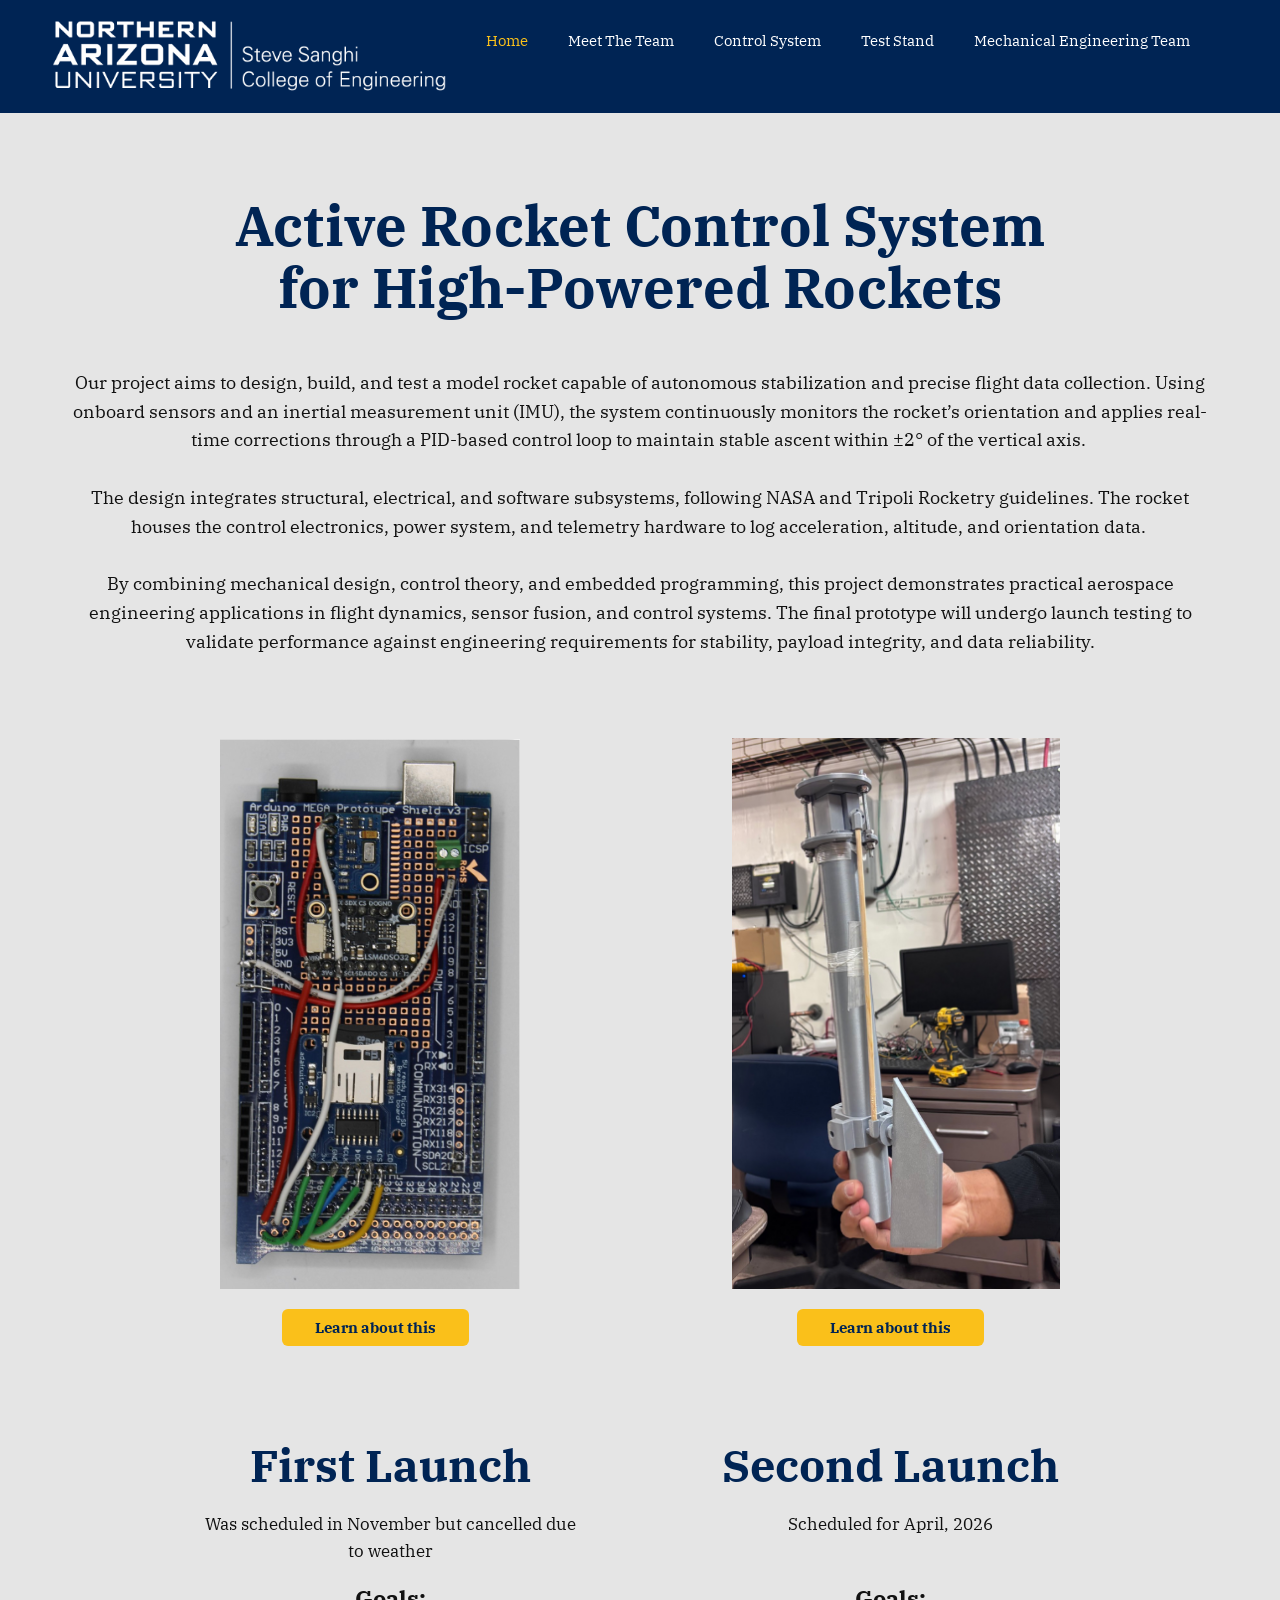
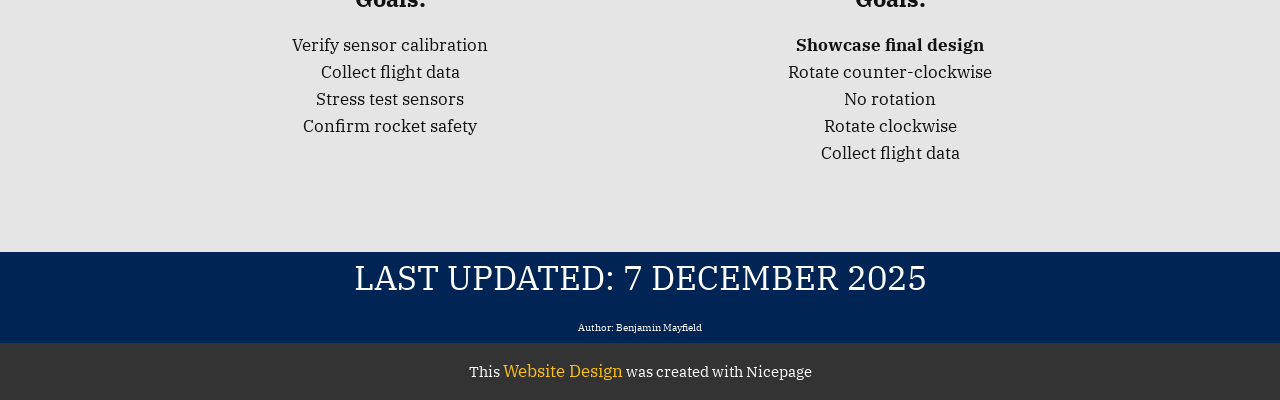
==== index.html @ 7d48d5cd "Add files via upload" ====
<!DOCTYPE html>
<html style="font-size: 15px;" lang="en"><head>
    <meta name="viewport" content="width=device-width, initial-scale=1.0">
    <meta charset="utf-8">
    <meta name="keywords" content="Active Rocket Control, Meet the Team">
    <meta name="description" content="">
    <title>Home</title>
    <link rel="stylesheet" href="nicepage.css" media="screen">
<link rel="stylesheet" href="index.css" media="screen">
    <script class="u-script" type="text/javascript" src="jquery.js" defer=""></script>
    <script class="u-script" type="text/javascript" src="nicepage.js" defer=""></script>
    <meta name="generator" content="Nicepage 8.0.6, nicepage.com">
    
    
    
    
    
    <link id="u-page-google-font" rel="stylesheet" href="https://fonts.googleapis.com/css2?display=swap&amp;family=IBM+Plex+Serif:ital,wght@0,100;0,200;0,300;0,400;0,500;0,600;0,700;1,100;1,200;1,300;1,400;1,500;1,600;1,700">
    <script type="application/ld+json">{
		"@context": "http://schema.org",
		"@type": "Organization",
		"name": "Capstone"
}</script>
    <meta name="theme-color" content="#fac01a">
    <meta property="og:title" content="Home">
    <meta property="og:description" content="">
    <meta property="og:type" content="website">
  <meta data-intl-tel-input-cdn-path="intlTelInput/"></head>
  <body data-home-page="Home.html" data-home-page-title="Home" data-path-to-root="./" data-include-products="false" class="u-body u-clearfix u-xl-mode" data-lang="en"><header class="u-clearfix u-header u-palette-2-base u-valign-bottom-lg u-valign-bottom-md u-valign-bottom-sm u-valign-bottom-xs u-header" id="header"><div class="u-clearfix u-sheet u-sheet-1">
        <nav class="u-menu u-menu-one-level u-offcanvas u-menu-1" role="navigation" aria-label="Menu navigation">
          <div class="menu-collapse" style="font-size: 1rem; letter-spacing: 0px;">
            <a class="u-button-style u-custom-left-right-menu-spacing u-custom-padding-bottom u-custom-top-bottom-menu-spacing u-hamburger-link u-nav-link u-text-active-palette-1-base u-text-hover-palette-2-base" href="#" tabindex="-1" aria-label="Open menu" aria-controls="ec53">
              <svg class="u-svg-link" viewBox="0 0 24 24"><use xlink:href="#menu-hamburger"></use></svg>
              <svg class="u-svg-content" version="1.1" id="menu-hamburger" viewBox="0 0 16 16" x="0px" y="0px" xmlns:xlink="http://www.w3.org/1999/xlink" xmlns="http://www.w3.org/2000/svg"><g><rect y="1" width="16" height="2"></rect><rect y="7" width="16" height="2"></rect><rect y="13" width="16" height="2"></rect>
</g></svg>
            </a>
          </div>
          <div class="u-custom-menu u-nav-container">
            <ul role="menubar" class="u-nav u-unstyled u-nav-1"><li role="none" class="u-nav-item"><a role="menuitem" class="u-button-style u-nav-link u-text-active-palette-1-base u-text-hover-palette-2-base" href="./" style="padding: 10px 20px;">Home</a>
</li><li role="none" class="u-nav-item"><a role="menuitem" class="u-button-style u-nav-link u-text-active-palette-1-base u-text-hover-palette-2-base" href="Team.html" style="padding: 10px 20px;">Meet The Team</a>
</li><li role="none" class="u-nav-item"><a role="menuitem" class="u-button-style u-nav-link u-text-active-palette-1-base u-text-hover-palette-2-base" href="Control-System.html" style="padding: 10px 20px;">Control System</a>
</li><li role="none" class="u-nav-item"><a role="menuitem" class="u-button-style u-nav-link u-text-active-palette-1-base u-text-hover-palette-2-base" href="TestStand.html" style="padding: 10px 20px;">Test Stand</a>
</li><li role="none" class="u-nav-item"><a tabindex="-1" role="menuitem" class="u-button-style u-nav-link u-text-active-palette-1-base u-text-hover-palette-2-base" href="https://sce.nau.edu/capstone/projects/ME/2026/F25toSp26_Rocket/" target="_blank" style="padding: 10px 20px;">Mechanical Engineering Team</a>
</li></ul>
          </div>
          <div class="u-custom-menu u-nav-container-collapse" id="ec53" role="region" aria-label="Menu panel">
            <div class="u-black u-container-style u-inner-container-layout u-opacity u-opacity-95 u-sidenav">
              <div class="u-inner-container-layout u-sidenav-overflow">
                <div class="u-menu-close" tabindex="-1" aria-label="Close menu"></div>
                <ul class="u-align-center u-nav u-popupmenu-items u-unstyled u-nav-2" role="menubar"><li role="none" class="u-nav-item"><a role="menuitem" class="u-button-style u-nav-link" href="./">Home</a>
</li><li role="none" class="u-nav-item"><a role="menuitem" class="u-button-style u-nav-link" href="Team.html">Meet The Team</a>
</li><li role="none" class="u-nav-item"><a tabindex="-1" role="menuitem" class="u-button-style u-nav-link" href="new-page-afc3931e">Control System</a>
</li><li role="none" class="u-nav-item"><a role="menuitem" class="u-button-style u-nav-link" href="TestStand.html">Test Stand</a>
</li><li role="none" class="u-nav-item"><a tabindex="-1" role="menuitem" class="u-button-style u-nav-link" href="https://sce.nau.edu/capstone/projects/ME/2026/F25toSp26_Rocket/" target="_blank">Mechanical Engineering Team</a>
</li></ul>
              </div>
            </div>
            <div class="u-black u-menu-overlay u-opacity u-opacity-70"></div>
          </div>
        </nav>
        <img class="u-image u-image-contain u-image-default u-image-1" src="images/NAU_SteveSanghiCollegeofEngineering_wordmark-H_Rev-wht.png" alt="" data-image-width="1200" data-image-height="300">
      </div></header>
    <section class="u-clearfix u-custom-color-1 u-section-1" id="block-1">
      <div class="u-clearfix u-sheet u-valign-top-lg u-valign-top-md u-valign-top-sm u-valign-top-xs u-sheet-1">
        <h1 class="u-align-center u-text u-text-palette-2-base u-title u-text-1">Active Rocket Control System<br>for High-Powered Rockets <br>
        </h1>
        <p class="u-align-center u-text u-text-2"> Our project aims to design, build, and test a model rocket capable of autonomous stabilization and precise flight data collection. Using onboard sensors and an inertial measurement unit (IMU), the system continuously monitors the rocket’s orientation and applies real-time corrections through a PID-based control loop to maintain stable ascent within ±2° of the vertical axis.&nbsp;<br>
          <br>The design integrates structural, electrical, and software subsystems, following NASA and Tripoli Rocketry guidelines. The rocket houses the control electronics, power system, and telemetry hardware to log acceleration, altitude, and orientation data.&nbsp;<br>
          <br>By combining mechanical design, control theory, and embedded programming, this project demonstrates practical aerospace engineering applications in flight dynamics, sensor fusion, and control systems. The final prototype will undergo launch testing to validate performance against engineering requirements for stability, payload integrity, and data reliability.
        </p>
        <div class="u-rotation-parent u-rotation-parent-1">
          <img class="u-image u-image-default u-image-1" src="images/testStand.jpg" alt="" data-image-width="1312" data-image-height="715">
        </div>
        <img class="u-image u-image-default u-image-2" src="images/mechanicalArmPrototype.png" alt="" data-image-width="330" data-image-height="554">
        <a href="TestStand.html" data-page-id="25405448" class="u-btn u-btn-round u-button-style u-hover-palette-1-light-1 u-palette-1-base u-radius u-text-palette-2-base u-btn-1" title="TestStand">Learn about this </a>
        <a href="" class="u-btn u-btn-round u-button-style u-hover-palette-1-light-1 u-palette-1-base u-radius u-text-palette-2-base u-btn-2">Learn about this </a>
      </div>
    </section>
    <section class="u-clearfix u-custom-color-1 u-section-2" id="block-2">
      <div class="u-clearfix u-sheet u-valign-bottom-lg u-valign-bottom-md u-valign-bottom-sm u-valign-bottom-xs u-sheet-1">
        <div class="custom-expanded data-layout-selected u-clearfix u-layout-wrap u-layout-wrap-1">
          <div class="u-layout" style="">
            <div class="u-layout-row" style="">
              <div class="u-align-center u-container-align-center u-container-style u-layout-cell u-size-30 u-layout-cell-1">
                <div class="u-container-layout u-valign-top-lg u-valign-top-md u-valign-top-sm u-valign-top-xs u-container-layout-1">
                  <h2 class="u-subtitle u-text u-text-palette-2-base u-text-1">First Launch</h2>
                  <p class="u-text u-text-2">Was scheduled in November but cancelled due to weather<br>
                  </p>
                  <h4 class="u-text u-text-3">Goals:</h4>
                  <p class="u-text u-text-4">Verify sensor calibration<br>Collect flight data<br>Stress test sensors<br>Confirm rocket safety<br>
                  </p>
                </div>
              </div>
              <div class="u-align-center u-container-align-center u-container-style u-layout-cell u-size-30 u-layout-cell-2">
                <div class="u-container-layout u-valign-top-lg u-valign-top-md u-valign-top-sm u-valign-top-xs u-container-layout-2">
                  <h2 class="u-subtitle u-text u-text-palette-2-base u-text-5">Second Launch</h2>
                  <p class="u-text u-text-6">Scheduled for April, 2026<br>
                    <br>
                  </p>
                  <h4 class="u-text u-text-7">Goals:</h4>
                  <p class="u-text u-text-8">Showcase final design<br><span style="font-weight: 400;"> Rotate counter-clockwise</span>
                    <br><span style="font-weight: 400;"> No rotation</span>
                    <br><span style="font-weight: 400;">Rotate clockwise</span>
                    <br><span style="font-weight: 400;"> Collect flight data</span>
                    <br>
                  </p>
                </div>
              </div>
            </div>
          </div>
        </div>
      </div>
    </section>
    
    
    
    <footer class="u-align-center u-clearfix u-container-align-center u-footer u-palette-2-base u-footer" id="footer"><div class="u-clearfix u-sheet u-valign-middle u-sheet-1">
        <h3 class="u-headline u-text u-text-1">
          <a href="/">LAST UPDATED: 7 DECEMBER 2025<br><span style="font-size: 0.666667rem;"> Author: Benjamin Mayfield</span>
          </a>
        </h3>
      </div></footer>
    <section class="u-backlink u-clearfix u-grey-80"> This <a href="https://nicepage.com/website-design">Website Design</a> was created with Nicepage 
    </section>
  
</body></html>
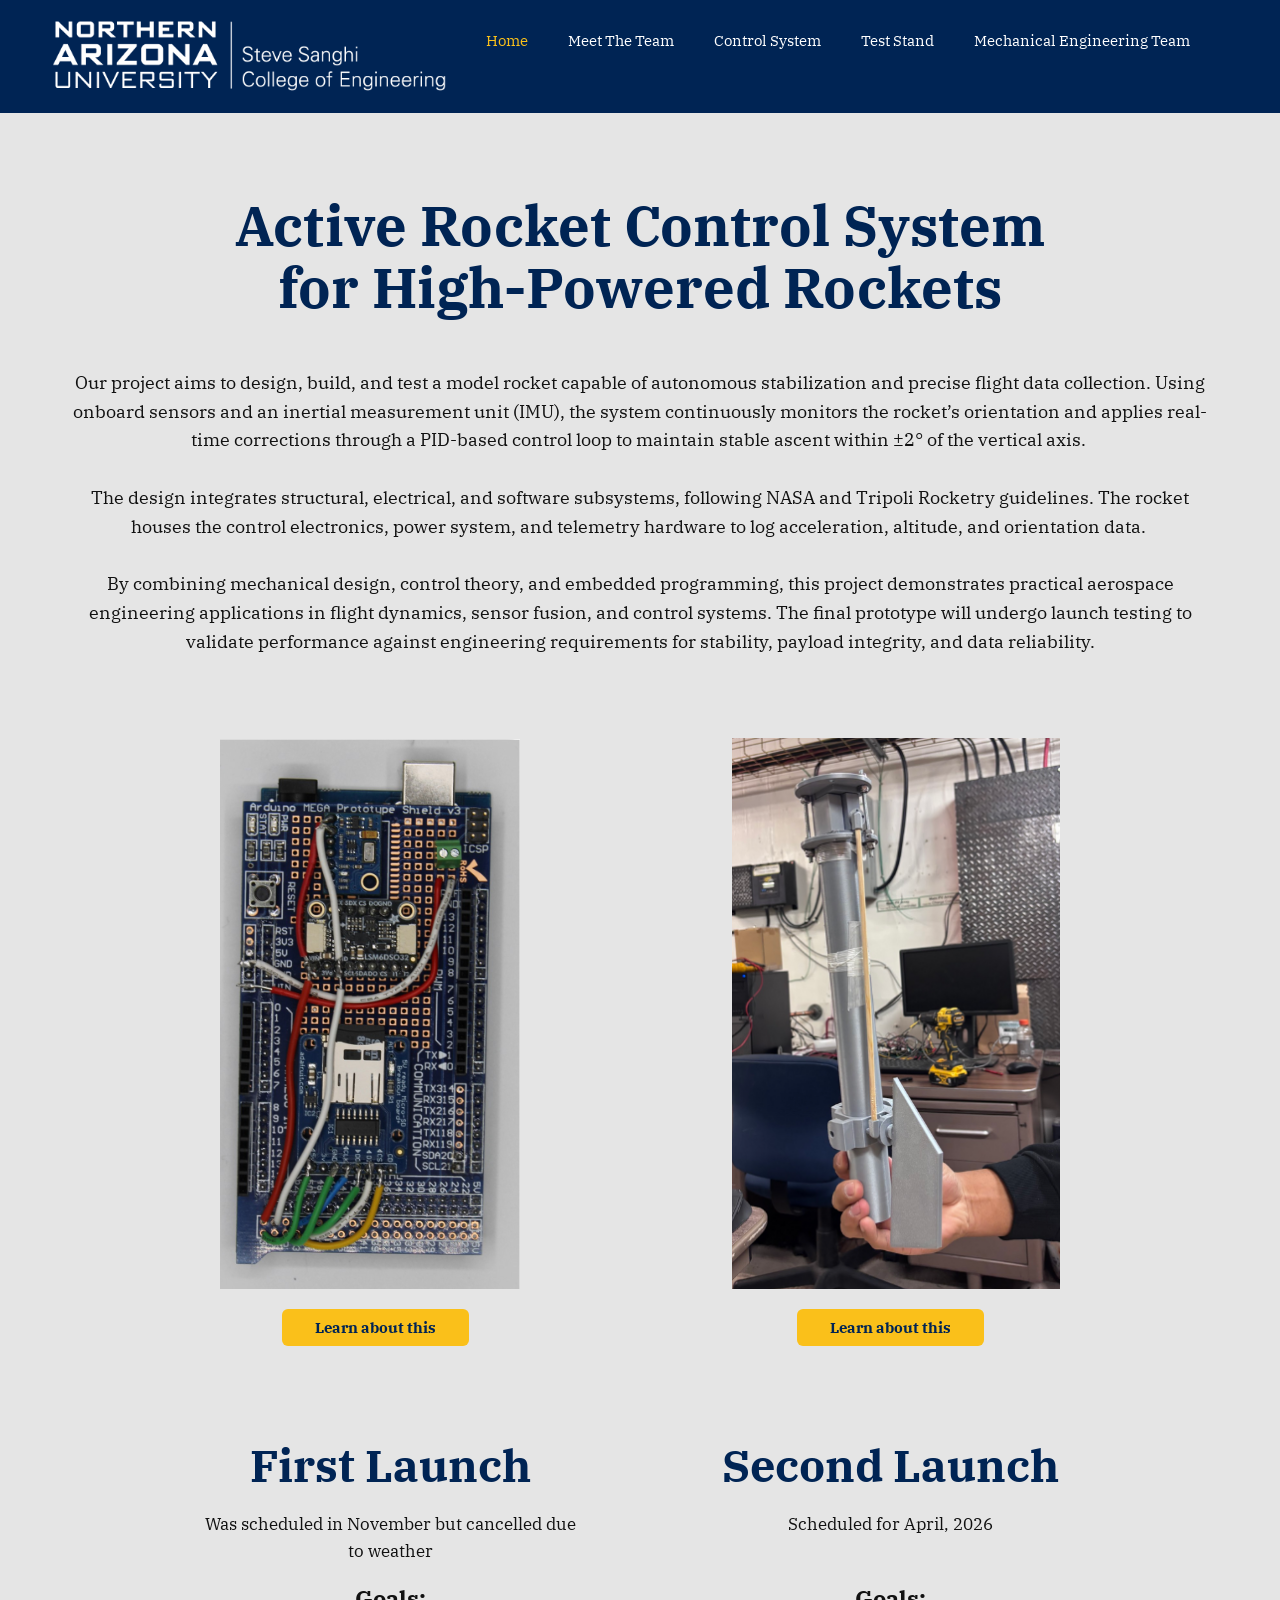
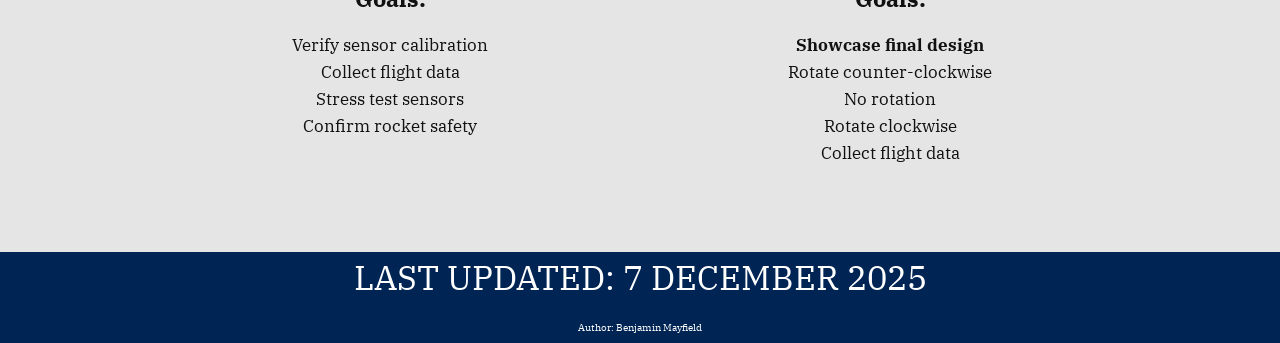
==== commit def1ee67: "did a buncha stuff but it didnt work out so im gonna restart the website" ====
--- a/index.html
+++ b/index.html
@@ -120,7 +120,5 @@
           </a>
         </h3>
       </div></footer>
-    <section class="u-backlink u-clearfix u-grey-80"> This <a href="https://nicepage.com/website-design">Website Design</a> was created with Nicepage 
-    </section>
   
 </body></html>
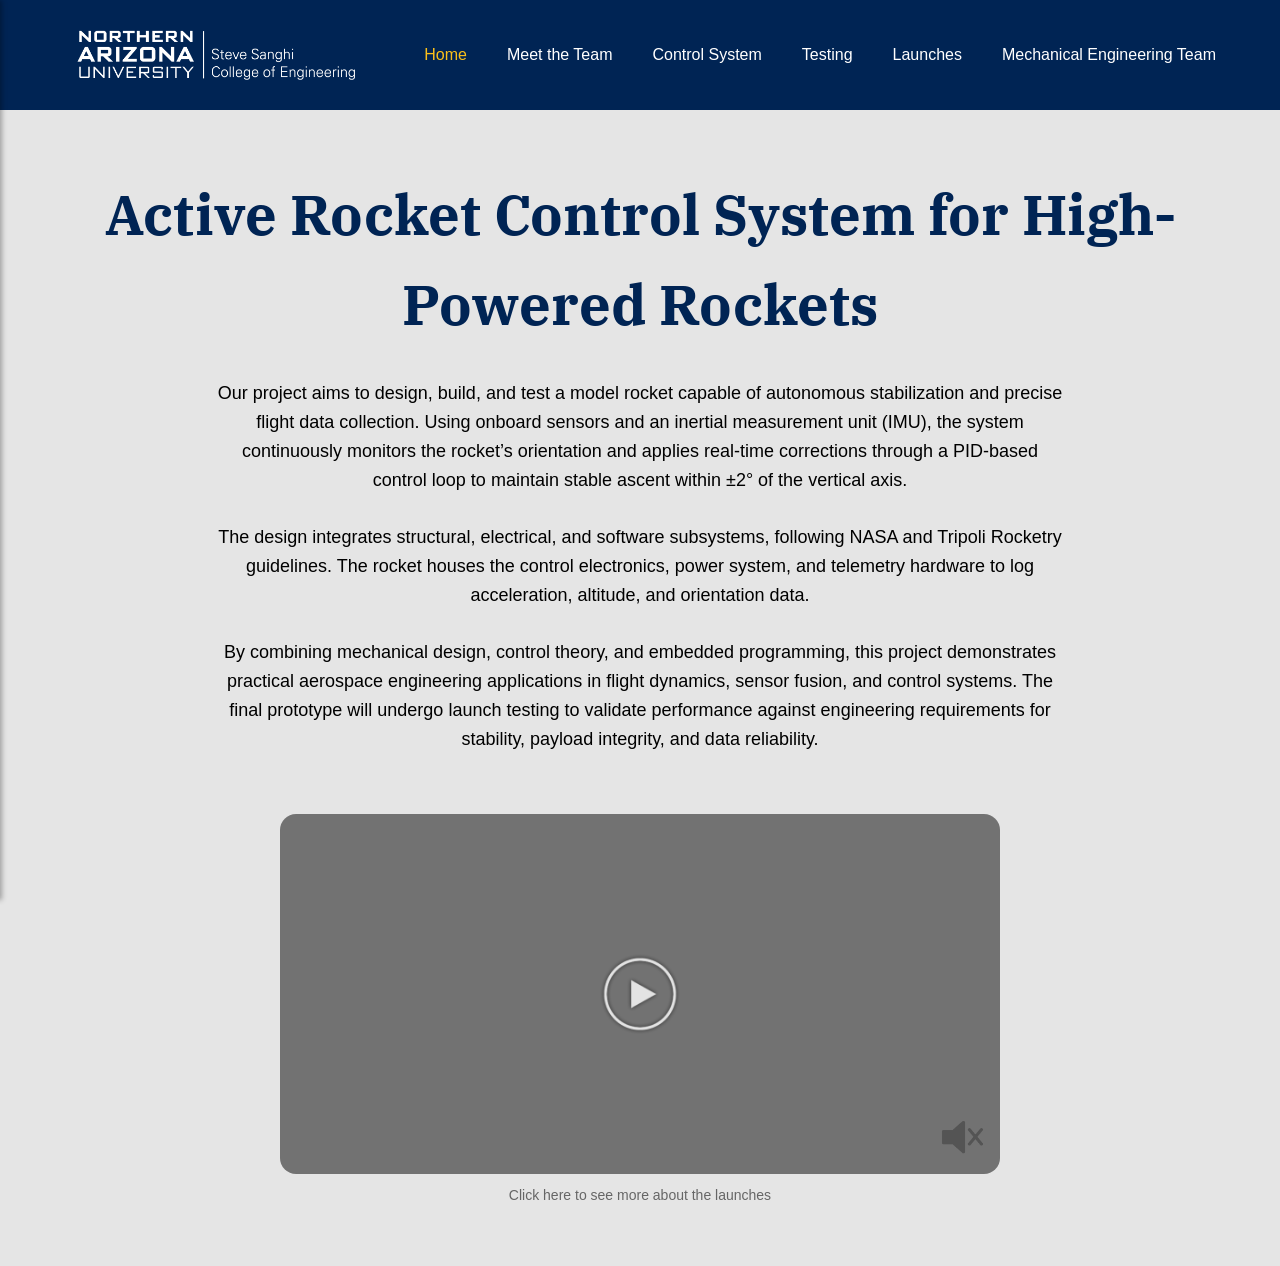
==== commit 52e4f905: "created pages with github copilot" ====
--- a/index.html
+++ b/index.html
@@ -1,124 +1,163 @@
-<!DOCTYPE html>
-<html style="font-size: 15px;" lang="en"><head>
-    <meta name="viewport" content="width=device-width, initial-scale=1.0">
-    <meta charset="utf-8">
-    <meta name="keywords" content="Active Rocket Control, Meet the Team">
-    <meta name="description" content="">
-    <title>Home</title>
-    <link rel="stylesheet" href="nicepage.css" media="screen">
-<link rel="stylesheet" href="index.css" media="screen">
-    <script class="u-script" type="text/javascript" src="jquery.js" defer=""></script>
-    <script class="u-script" type="text/javascript" src="nicepage.js" defer=""></script>
-    <meta name="generator" content="Nicepage 8.0.6, nicepage.com">
-    
-    
-    
-    
-    
-    <link id="u-page-google-font" rel="stylesheet" href="https://fonts.googleapis.com/css2?display=swap&amp;family=IBM+Plex+Serif:ital,wght@0,100;0,200;0,300;0,400;0,500;0,600;0,700;1,100;1,200;1,300;1,400;1,500;1,600;1,700">
-    <script type="application/ld+json">{
-		"@context": "http://schema.org",
-		"@type": "Organization",
-		"name": "Capstone"
-}</script>
-    <meta name="theme-color" content="#fac01a">
-    <meta property="og:title" content="Home">
-    <meta property="og:description" content="">
-    <meta property="og:type" content="website">
-  <meta data-intl-tel-input-cdn-path="intlTelInput/"></head>
-  <body data-home-page="Home.html" data-home-page-title="Home" data-path-to-root="./" data-include-products="false" class="u-body u-clearfix u-xl-mode" data-lang="en"><header class="u-clearfix u-header u-palette-2-base u-valign-bottom-lg u-valign-bottom-md u-valign-bottom-sm u-valign-bottom-xs u-header" id="header"><div class="u-clearfix u-sheet u-sheet-1">
-        <nav class="u-menu u-menu-one-level u-offcanvas u-menu-1" role="navigation" aria-label="Menu navigation">
-          <div class="menu-collapse" style="font-size: 1rem; letter-spacing: 0px;">
-            <a class="u-button-style u-custom-left-right-menu-spacing u-custom-padding-bottom u-custom-top-bottom-menu-spacing u-hamburger-link u-nav-link u-text-active-palette-1-base u-text-hover-palette-2-base" href="#" tabindex="-1" aria-label="Open menu" aria-controls="ec53">
-              <svg class="u-svg-link" viewBox="0 0 24 24"><use xlink:href="#menu-hamburger"></use></svg>
-              <svg class="u-svg-content" version="1.1" id="menu-hamburger" viewBox="0 0 16 16" x="0px" y="0px" xmlns:xlink="http://www.w3.org/1999/xlink" xmlns="http://www.w3.org/2000/svg"><g><rect y="1" width="16" height="2"></rect><rect y="7" width="16" height="2"></rect><rect y="13" width="16" height="2"></rect>
-</g></svg>
-            </a>
-          </div>
-          <div class="u-custom-menu u-nav-container">
-            <ul role="menubar" class="u-nav u-unstyled u-nav-1"><li role="none" class="u-nav-item"><a role="menuitem" class="u-button-style u-nav-link u-text-active-palette-1-base u-text-hover-palette-2-base" href="./" style="padding: 10px 20px;">Home</a>
-</li><li role="none" class="u-nav-item"><a role="menuitem" class="u-button-style u-nav-link u-text-active-palette-1-base u-text-hover-palette-2-base" href="Team.html" style="padding: 10px 20px;">Meet The Team</a>
-</li><li role="none" class="u-nav-item"><a role="menuitem" class="u-button-style u-nav-link u-text-active-palette-1-base u-text-hover-palette-2-base" href="Control-System.html" style="padding: 10px 20px;">Control System</a>
-</li><li role="none" class="u-nav-item"><a role="menuitem" class="u-button-style u-nav-link u-text-active-palette-1-base u-text-hover-palette-2-base" href="TestStand.html" style="padding: 10px 20px;">Test Stand</a>
-</li><li role="none" class="u-nav-item"><a tabindex="-1" role="menuitem" class="u-button-style u-nav-link u-text-active-palette-1-base u-text-hover-palette-2-base" href="https://sce.nau.edu/capstone/projects/ME/2026/F25toSp26_Rocket/" target="_blank" style="padding: 10px 20px;">Mechanical Engineering Team</a>
-</li></ul>
-          </div>
-          <div class="u-custom-menu u-nav-container-collapse" id="ec53" role="region" aria-label="Menu panel">
-            <div class="u-black u-container-style u-inner-container-layout u-opacity u-opacity-95 u-sidenav">
-              <div class="u-inner-container-layout u-sidenav-overflow">
-                <div class="u-menu-close" tabindex="-1" aria-label="Close menu"></div>
-                <ul class="u-align-center u-nav u-popupmenu-items u-unstyled u-nav-2" role="menubar"><li role="none" class="u-nav-item"><a role="menuitem" class="u-button-style u-nav-link" href="./">Home</a>
-</li><li role="none" class="u-nav-item"><a role="menuitem" class="u-button-style u-nav-link" href="Team.html">Meet The Team</a>
-</li><li role="none" class="u-nav-item"><a tabindex="-1" role="menuitem" class="u-button-style u-nav-link" href="new-page-afc3931e">Control System</a>
-</li><li role="none" class="u-nav-item"><a role="menuitem" class="u-button-style u-nav-link" href="TestStand.html">Test Stand</a>
-</li><li role="none" class="u-nav-item"><a tabindex="-1" role="menuitem" class="u-button-style u-nav-link" href="https://sce.nau.edu/capstone/projects/ME/2026/F25toSp26_Rocket/" target="_blank">Mechanical Engineering Team</a>
-</li></ul>
-              </div>
-            </div>
-            <div class="u-black u-menu-overlay u-opacity u-opacity-70"></div>
-          </div>
-        </nav>
-        <img class="u-image u-image-contain u-image-default u-image-1" src="images/NAU_SteveSanghiCollegeofEngineering_wordmark-H_Rev-wht.png" alt="" data-image-width="1200" data-image-height="300">
-      </div></header>
-    <section class="u-clearfix u-custom-color-1 u-section-1" id="block-1">
-      <div class="u-clearfix u-sheet u-valign-top-lg u-valign-top-md u-valign-top-sm u-valign-top-xs u-sheet-1">
-        <h1 class="u-align-center u-text u-text-palette-2-base u-title u-text-1">Active Rocket Control System<br>for High-Powered Rockets <br>
-        </h1>
-        <p class="u-align-center u-text u-text-2"> Our project aims to design, build, and test a model rocket capable of autonomous stabilization and precise flight data collection. Using onboard sensors and an inertial measurement unit (IMU), the system continuously monitors the rocket’s orientation and applies real-time corrections through a PID-based control loop to maintain stable ascent within ±2° of the vertical axis.&nbsp;<br>
-          <br>The design integrates structural, electrical, and software subsystems, following NASA and Tripoli Rocketry guidelines. The rocket houses the control electronics, power system, and telemetry hardware to log acceleration, altitude, and orientation data.&nbsp;<br>
-          <br>By combining mechanical design, control theory, and embedded programming, this project demonstrates practical aerospace engineering applications in flight dynamics, sensor fusion, and control systems. The final prototype will undergo launch testing to validate performance against engineering requirements for stability, payload integrity, and data reliability.
-        </p>
-        <div class="u-rotation-parent u-rotation-parent-1">
-          <img class="u-image u-image-default u-image-1" src="images/testStand.jpg" alt="" data-image-width="1312" data-image-height="715">
-        </div>
-        <img class="u-image u-image-default u-image-2" src="images/mechanicalArmPrototype.png" alt="" data-image-width="330" data-image-height="554">
-        <a href="TestStand.html" data-page-id="25405448" class="u-btn u-btn-round u-button-style u-hover-palette-1-light-1 u-palette-1-base u-radius u-text-palette-2-base u-btn-1" title="TestStand">Learn about this </a>
-        <a href="" class="u-btn u-btn-round u-button-style u-hover-palette-1-light-1 u-palette-1-base u-radius u-text-palette-2-base u-btn-2">Learn about this </a>
-      </div>
-    </section>
-    <section class="u-clearfix u-custom-color-1 u-section-2" id="block-2">
-      <div class="u-clearfix u-sheet u-valign-bottom-lg u-valign-bottom-md u-valign-bottom-sm u-valign-bottom-xs u-sheet-1">
-        <div class="custom-expanded data-layout-selected u-clearfix u-layout-wrap u-layout-wrap-1">
-          <div class="u-layout" style="">
-            <div class="u-layout-row" style="">
-              <div class="u-align-center u-container-align-center u-container-style u-layout-cell u-size-30 u-layout-cell-1">
-                <div class="u-container-layout u-valign-top-lg u-valign-top-md u-valign-top-sm u-valign-top-xs u-container-layout-1">
-                  <h2 class="u-subtitle u-text u-text-palette-2-base u-text-1">First Launch</h2>
-                  <p class="u-text u-text-2">Was scheduled in November but cancelled due to weather<br>
-                  </p>
-                  <h4 class="u-text u-text-3">Goals:</h4>
-                  <p class="u-text u-text-4">Verify sensor calibration<br>Collect flight data<br>Stress test sensors<br>Confirm rocket safety<br>
-                  </p>
-                </div>
-              </div>
-              <div class="u-align-center u-container-align-center u-container-style u-layout-cell u-size-30 u-layout-cell-2">
-                <div class="u-container-layout u-valign-top-lg u-valign-top-md u-valign-top-sm u-valign-top-xs u-container-layout-2">
-                  <h2 class="u-subtitle u-text u-text-palette-2-base u-text-5">Second Launch</h2>
-                  <p class="u-text u-text-6">Scheduled for April, 2026<br>
-                    <br>
-                  </p>
-                  <h4 class="u-text u-text-7">Goals:</h4>
-                  <p class="u-text u-text-8">Showcase final design<br><span style="font-weight: 400;"> Rotate counter-clockwise</span>
-                    <br><span style="font-weight: 400;"> No rotation</span>
-                    <br><span style="font-weight: 400;">Rotate clockwise</span>
-                    <br><span style="font-weight: 400;"> Collect flight data</span>
-                    <br>
-                  </p>
-                </div>
-              </div>
-            </div>
-          </div>
-        </div>
-      </div>
-    </section>
-    
-    
-    
-    <footer class="u-align-center u-clearfix u-container-align-center u-footer u-palette-2-base u-footer" id="footer"><div class="u-clearfix u-sheet u-valign-middle u-sheet-1">
-        <h3 class="u-headline u-text u-text-1">
-          <a href="/">LAST UPDATED: 7 DECEMBER 2025<br><span style="font-size: 0.666667rem;"> Author: Benjamin Mayfield</span>
-          </a>
-        </h3>
-      </div></footer>
-  
-</body></html>+<!DOCTYPE html>
+
+<!--
+Main landing page for the capstone project
+-->
+
+<html lang="en">
+
+<head>
+
+<meta charset="UTF-8">
+
+<!-- Makes the site responsive on phones -->
+<meta name="viewport" content="width=device-width, initial-scale=1.0">
+
+<title>Active Rocket Control System</title>
+
+<!-- Google Font used for the title -->
+<link href="https://fonts.googleapis.com/css2?family=IBM+Plex+Serif&display=swap" rel="stylesheet">
+
+<!-- Link to main stylesheet -->
+<link rel="stylesheet" href="styles.css">
+
+</head>
+
+
+<body>
+
+<!-- =====================================================
+HEADER / NAVIGATION
+Appears on every page
+===================================================== -->
+
+<header>
+
+<div class="container navbar">
+
+<!-- Engineering department logo -->
+<img src="images/steveSanghiWhiteLogo.png" class="logo" alt="Engineering Department Logo">
+
+<!-- Hamburger menu button for mobile -->
+<div class="hamburger" id="hamburger">
+<span class="bar"></span>
+<span class="bar"></span>
+<span class="bar"></span>
+</div>
+
+<!-- Navigation menu -->
+<ul class="nav-links" id="navLinks">
+
+<li><a class="active" href="index.html">Home</a></li>
+
+<li><a href="team.html">Meet the Team</a></li>
+
+<li><a href="control.html">Control System</a></li>
+
+<li><a href="testing.html">Testing</a></li>
+
+<li><a href="launches.html">Launches</a></li>
+
+<li>
+<a href="https://sce.nau.edu/capstone/projects/ME/2026/F25toSp26_Rocket/"
+target="_blank">
+Mechanical Engineering Team
+</a>
+</li>
+
+</ul>
+
+</div>
+
+<!-- Side panel for mobile menu -->
+<div class="side-panel" id="sidePanel">
+<div class="side-panel-content">
+<ul class="mobile-nav-links">
+<li><a class="active" href="index.html">Home</a></li>
+<li><a href="team.html">Meet the Team</a></li>
+<li><a href="control.html">Control System</a></li>
+<li><a href="testing.html">Testing</a></li>
+<li><a href="launches.html">Launches</a></li>
+<li>
+<a href="https://sce.nau.edu/capstone/projects/ME/2026/F25toSp26_Rocket/"
+target="_blank">
+Mechanical Engineering Team
+</a>
+</li>
+</ul>
+</div>
+</div>
+
+</header>
+
+
+<!-- =====================================================
+PAGE TITLE
+===================================================== -->
+
+<h1 class="page-title">
+Active Rocket Control System
+for High-Powered Rockets
+</h1>
+
+
+<!-- =====================================================
+DESCRIPTION
+===================================================== -->
+
+<div class="description">
+
+<p>
+Our project aims to design, build, and test a model rocket capable of autonomous stabilization and precise flight data collection. Using onboard sensors and an inertial measurement unit (IMU), the system continuously monitors the rocket’s orientation and applies real-time corrections through a PID-based control loop to maintain stable ascent within ±2° of the vertical axis.
+</p>
+
+<br>
+
+<p>
+The design integrates structural, electrical, and software subsystems, following NASA and Tripoli Rocketry guidelines. The rocket houses the control electronics, power system, and telemetry hardware to log acceleration, altitude, and orientation data.
+</p>
+
+<br>
+
+<p>
+By combining mechanical design, control theory, and embedded programming, this project demonstrates practical aerospace engineering applications in flight dynamics, sensor fusion, and control systems. The final prototype will undergo launch testing to validate performance against engineering requirements for stability, payload integrity, and data reliability.
+</p>
+
+</div>
+
+
+<!-- =====================================================
+VIDEO PREVIEW
+===================================================== -->
+
+<div class="video-section">
+
+<div class="video-container">
+
+<video
+id="launchPreview"
+class="video-preview"
+src="images/rocketLaunch1.mp4"
+muted>
+</video>
+
+<div class="video-overlay">
+<img src="images/playButtonIcon.png" alt="Play" class="play-button">
+</div>
+
+<button class="mute-button muted" id="muteButton" title="Unmute"></button>
+
+</div>
+
+<div class="video-caption">
+Click here to see more about the launches
+</div>
+
+</div>
+
+
+<!-- Script for interactivity -->
+<script src="script.js"></script>
+
+</body>
+</html> 
--- a/styles.css
+++ b/styles.css
@@ -0,0 +1,585 @@
+/* =========================================================
+   GLOBAL STYLES
+   These styles apply to the entire website
+   ========================================================= */
+
+/* Remove default browser spacing so layout is predictable */
+* {
+    margin: 0;
+    padding: 0;
+    box-sizing: border-box;
+}
+
+/* Page background and default font */
+body {
+    background-color: #e5e5e5;
+    font-family: Arial, Helvetica, sans-serif;
+    line-height: 1.6;
+}
+
+/* Container keeps content aligned and readable on large screens */
+.container {
+    width: 90%;
+    max-width: 1200px;
+    margin: auto;
+}
+
+/* =========================================================
+   HEADER
+   Appears on every page
+   ========================================================= */
+
+header {
+    background-color: #002454; /* Navy Blue */
+}
+
+/* Flex layout lets logo and navigation align horizontally */
+.navbar {
+    display: flex;
+    align-items: center;
+    justify-content: space-between;
+    padding: 15px 0;
+}
+
+/* Logo sizing */
+.logo {
+    height: 80px;
+}
+
+/* Navigation list styling */
+.nav-links {
+    list-style: none;
+    display: flex;
+    gap: 40px; /* equal spacing between navigation items */
+}
+
+/* Navigation link style */
+.nav-links a {
+    text-decoration: none;
+    color: white;
+    font-weight: 500;
+}
+
+/* Hover effect */
+.nav-links a:hover {
+    color: white !important;
+    text-decoration: underline;
+    text-decoration-color: #fac01a;
+}
+
+/* Highlight current page */
+.active {
+    color: #fac01a !important;
+}
+
+/* Hamburger menu button */
+.hamburger {
+    display: none;
+    flex-direction: column;
+    cursor: pointer;
+    padding: 5px;
+}
+
+.hamburger .bar {
+    width: 25px;
+    height: 3px;
+    background-color: white;
+    margin: 3px 0;
+    transition: 0.3s;
+}
+
+/* Side panel */
+.side-panel {
+    position: fixed;
+    top: 0;
+    left: -300px;
+    width: 300px;
+    height: 100%;
+    background-color: #002454;
+    transition: left 0.3s ease;
+    z-index: 1000;
+    box-shadow: 2px 0 5px rgba(0, 0, 0, 0.3);
+}
+
+.side-panel.open {
+    left: 0;
+}
+
+.side-panel-content {
+    padding: 80px 20px 20px 20px;
+}
+
+.mobile-nav-links {
+    list-style: none;
+    padding: 0;
+    margin: 0;
+}
+
+.mobile-nav-links li {
+    margin: 20px 0;
+}
+
+.mobile-nav-links a {
+    color: white;
+    text-decoration: none;
+    font-size: 18px;
+    font-weight: 500;
+    display: block;
+    padding: 10px 0;
+    border-bottom: 1px solid rgba(255, 255, 255, 0.1);
+}
+
+.mobile-nav-links a:hover {
+    color: white !important;
+    text-decoration: underline;
+    text-decoration-color: #fac01a;
+}
+
+.mobile-nav-links a.active {
+    color: #fac01a !important;
+}
+
+/* Mobile styles */
+@media (max-width: 768px) {
+    .hamburger {
+        display: flex;
+    }
+    
+    .nav-links {
+        display: none;
+    }
+}
+
+/* =========================================================
+   TITLE SECTION
+   ========================================================= */
+
+.page-title {
+    font-family: "IBM Plex Serif", serif;
+    font-size: 56px;
+    text-align: center;
+    color: #002454;
+    margin-top: 60px;
+    padding: 0 20px;
+}
+
+/* Responsive title */
+@media (max-width: 600px) {
+    .page-title {
+        font-size: 34px;
+    }
+}
+
+/* =========================================================
+   DESCRIPTION TEXT
+   ========================================================= */
+
+.description {
+    max-width: 850px;
+    margin: 30px auto;
+    text-align: center;
+    font-size: 18px;
+}
+
+/* =========================================================
+   IMAGE SECTION
+   ========================================================= */
+
+.image-section {
+    display: grid;
+    grid-template-columns: 1fr 1fr;
+    gap: 40px;
+    margin: 60px auto;
+}
+
+.image-card {
+    background: white;
+    border-radius: 8px;
+    overflow: hidden;
+    transition: transform 0.2s ease;
+    cursor: pointer;
+}
+
+.image-card:hover {
+    transform: translateY(-5px);
+}
+
+.image-card img {
+    width: 100%;
+    display: block;
+}
+
+.rotated-image {
+    width: 330px;
+    height: 554px;
+    transform: rotate(90deg);
+    object-fit: cover;
+}
+
+.image-text {
+    padding: 15px;
+}
+
+.click-more {
+    font-size: 12px;
+    color: #888;
+    font-style: italic;
+}
+
+/* Mobile layout */
+@media (max-width: 768px) {
+    .image-section {
+        grid-template-columns: 1fr;
+    }
+}
+
+/* =========================================================
+   VIDEO SECTION
+   ========================================================= */
+
+.video-section {
+    display: flex;
+    flex-direction: column;
+    align-items: center;
+    margin: 60px 0;
+}
+
+.video-container {
+    position: relative;
+    width: 720px;
+    max-width: 90%;
+}
+
+.video-preview {
+    width: 100%;
+    border-radius: 16px;
+    display: block;
+    cursor: pointer;
+}
+
+.video-overlay {
+    position: absolute;
+    top: 0;
+    left: 0;
+    width: 100%;
+    height: 100%;
+    background-color: rgba(0, 0, 0, 0.5);
+    border-radius: 16px;
+    display: flex;
+    flex-direction: column;
+    align-items: center;
+    justify-content: center;
+    pointer-events: none;
+    transition: opacity 0.3s ease;
+}
+
+.video-container:hover .video-overlay {
+    opacity: 0;
+    pointer-events: none;
+}
+
+.play-button {
+    width: 80px;
+    height: 80px;
+    align-self: center;
+}
+
+.video-caption {
+    text-align: center;
+    font-size: 14px;
+    color: #666;
+    margin-top: 10px;
+    font-family: Arial, Helvetica, sans-serif;
+    cursor: pointer;
+    transition: color 0.3s ease;
+}
+
+.video-caption:hover {
+    color: #007bff;
+    text-decoration: underline;
+}
+
+.mute-button {
+    position: absolute;
+    bottom: 15px;
+    right: 15px;
+    background-color: transparent;
+    border: none;
+    background-size: contain;
+    background-repeat: no-repeat;
+    background-position: center;
+    width: 45px;
+    height: 45px;
+    border-radius: 50%;
+    cursor: pointer;
+    transition: opacity 0.3s ease;
+    z-index: 10;
+    opacity: 0.3;
+}
+
+.mute-button:hover {
+    opacity: 0.7;
+}
+
+.mute-button.muted {
+    background-image: url('images/muteIcon.png');
+}
+
+.mute-button.unmuted {
+    background-image: url('images/speakerIcon.png');
+}
+
+/* =========================================================
+   TEAM PAGE
+   ========================================================= */
+
+.team-grid {
+    display: grid;
+    grid-template-columns: repeat(2, minmax(0, 1fr));
+    gap: 30px;
+    margin: 40px auto;
+    justify-items: center;
+}
+
+.team-card {
+    position: relative;
+    width: min(100%, 500px);
+}
+
+.team-card img {
+    width: 100%;
+    aspect-ratio: 1 / 1;
+    object-fit: cover;
+    display: block;
+    border-radius: 12px;
+}
+
+.team-overlay {
+    position: absolute;
+    inset: 0;
+    background-color: rgba(0, 0, 0, 0.55);
+    color: white;
+    display: flex;
+    align-items: center;
+    justify-content: center;
+    text-align: center;
+    padding: 16px;
+    border-radius: 12px;
+    opacity: 0;
+    transition: opacity 0.25s ease;
+}
+
+.team-card:hover .team-overlay {
+    opacity: 1;
+}
+
+.team-mobile-text {
+    display: none;
+    text-align: center;
+    margin-top: 8px;
+    color: #002454;
+    font-weight: 600;
+}
+
+.mentor-section {
+    margin: 50px auto 70px;
+    text-align: center;
+}
+
+.mentor-section h2 {
+    font-family: "IBM Plex Serif", serif;
+    color: #002454;
+    font-size: 34px;
+    margin-bottom: 20px;
+}
+
+.mentor-card {
+    position: relative;
+    display: inline-block;
+    width: 300px;
+    max-width: 100%;
+}
+
+.mentor-image {
+    width: 100%;
+    aspect-ratio: 2 / 3;
+    object-fit: cover;
+    border-radius: 12px;
+    display: block;
+}
+
+.mentor-overlay {
+    position: absolute;
+    inset: 0;
+    background-color: rgba(0, 0, 0, 0.55);
+    color: white;
+    display: flex;
+    flex-direction: column;
+    align-items: center;
+    justify-content: center;
+    text-align: center;
+    padding: 20px;
+    border-radius: 12px;
+    opacity: 0;
+    transition: opacity 0.25s ease;
+}
+
+.mentor-card:hover .mentor-overlay {
+    opacity: 1;
+}
+
+.mentor-overlay p {
+    margin: 4px 0;
+}
+
+.mentor-overlay .mentor-link {
+    color: #fac01a;
+}
+
+.mentor-overlay .mentor-link:hover {
+    color: #fac01a;
+    text-decoration: underline;
+}
+
+.mentor-mobile-text {
+    display: none;
+    text-align: center;
+    margin-top: 12px;
+}
+
+.mentor-mobile-text p {
+    margin: 4px 0;
+}
+
+.mentor-link {
+    font-size: 12px;
+    color: #888;
+    text-decoration: none;
+    transition: color 0.3s ease;
+}
+
+.mentor-link:hover {
+    color: #007bff;
+    text-decoration: underline;
+}
+
+@media (max-width: 768px) {
+    .team-grid {
+        grid-template-columns: 1fr;
+    }
+
+    .team-overlay {
+        display: none;
+    }
+
+    .team-mobile-text {
+        display: block;
+    }
+
+    .mentor-overlay {
+        display: none;
+    }
+
+    .mentor-mobile-text {
+        display: block;
+    }
+}
+
+/* =========================================================
+   CONTROL SYSTEM PAGE
+   ========================================================= */
+
+.pros-cons-section {
+    margin: 60px auto;
+}
+
+.pros-cons-grid {
+    display: grid;
+    grid-template-columns: 1fr 1fr;
+    gap: 40px;
+}
+
+.pros-column,
+.cons-column {
+    background: white;
+    padding: 30px;
+    border-radius: 12px;
+    box-shadow: 0 2px 8px rgba(0, 0, 0, 0.1);
+}
+
+.pros-title {
+    font-family: "IBM Plex Serif", serif;
+    color: #28a745;
+    font-size: 28px;
+    margin-bottom: 24px;
+    text-align: center;
+}
+
+.cons-title {
+    font-family: "IBM Plex Serif", serif;
+    color: #dc3545;
+    font-size: 28px;
+    margin-bottom: 24px;
+    text-align: center;
+}
+
+.pros-cons-item {
+    margin-bottom: 20px;
+}
+
+.pros-cons-item h3 {
+    color: #002454;
+    font-size: 18px;
+    margin-bottom: 6px;
+}
+
+.pros-cons-item p {
+    color: #555;
+    font-size: 15px;
+    line-height: 1.5;
+}
+
+.design-section {
+    margin: 60px auto 80px;
+}
+
+.section-heading {
+    font-family: "IBM Plex Serif", serif;
+    color: #002454;
+    font-size: 34px;
+    text-align: center;
+    margin-bottom: 40px;
+}
+
+.design-grid {
+    display: grid;
+    grid-template-columns: repeat(auto-fit, minmax(300px, 1fr));
+    gap: 30px;
+}
+
+.design-card {
+    background: white;
+    border-radius: 12px;
+    overflow: hidden;
+    box-shadow: 0 2px 8px rgba(0, 0, 0, 0.1);
+}
+
+.design-card img {
+    width: 100%;
+    aspect-ratio: 4 / 3;
+    object-fit: cover;
+    display: block;
+}
+
+.design-caption {
+    padding: 15px;
+    text-align: center;
+    color: #002454;
+    font-weight: 600;
+}
+
+@media (max-width: 768px) {
+    .pros-cons-grid {
+        grid-template-columns: 1fr;
+    }
+}
